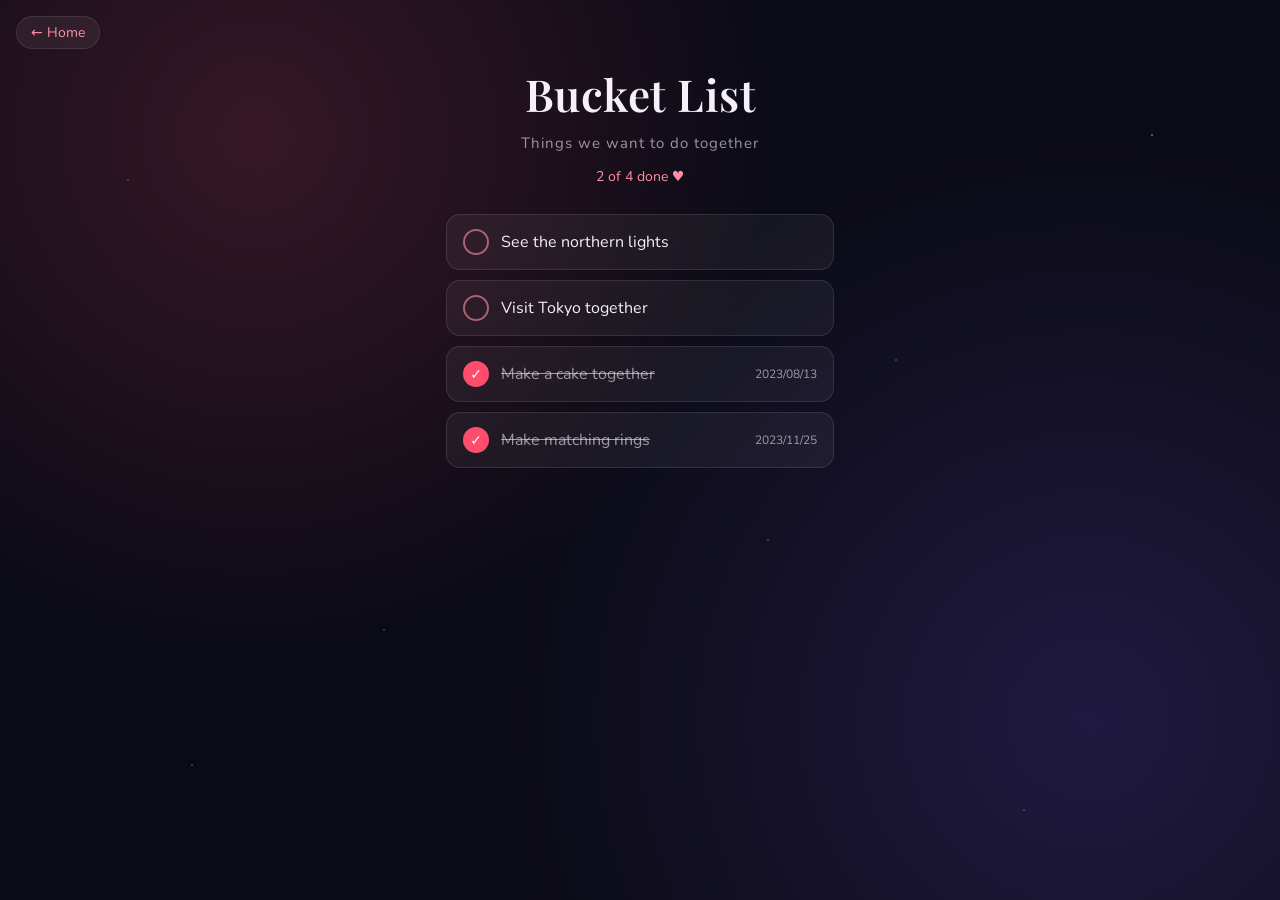
==== bucket.html @ 5a01376f "Go back to the two-column home page Co-Authored-By: Claude Opus 5.5 <noreply@anthropic.com>" ====
<!DOCTYPE html>
<html lang="en">
<head>
  <meta charset="UTF-8" />
  <meta name="viewport" content="width=device-width, initial-scale=1" />
  <title>Bucket List · Nathan & May</title>
  <link rel="preconnect" href="https://fonts.googleapis.com" />
  <link rel="preconnect" href="https://fonts.gstatic.com" crossorigin />
  <link href="https://fonts.googleapis.com/css2?family=Playfair+Display:ital,wght@0,600;1,500&family=Nunito:wght@400;600&display=swap" rel="stylesheet" />
  <link rel="stylesheet" href="home.css?v=11" />
</head>
<body>

  <a class="back" href="index.html">← Home</a>

  <main>
    <header>
      <h1>Bucket List</h1>
      <p class="tagline">Things we want to do together</p>
      <p class="progress" id="progress"></p>
    </header>

    <!-- The list is filled in from bucket.js -->
    <ul class="list" id="bucket"></ul>
  </main>

  <!-- After changing bucket.js, bump the ?v= number so phones load the new list -->
  <script src="bucket.js?v=1"></script>
  <script>
    const listEl = document.getElementById("bucket");

    // Not done yet first, then the ones we've done
    const sorted = [...bucketList].sort((a, b) => a.done - b.done);

    sorted.forEach(item => {
      const li = document.createElement("li");
      li.className = "item" + (item.done ? " done" : "");
      li.innerHTML = '<span class="check"></span><span class="item-text"></span><span class="item-date"></span>';
      li.querySelector(".check").textContent = item.done ? "✓" : "";
      li.querySelector(".item-text").textContent = item.text;
      li.querySelector(".item-date").textContent = item.date || "";
      listEl.appendChild(li);
    });

    const doneCount = bucketList.filter(item => item.done).length;
    document.getElementById("progress").textContent = `${doneCount} of ${bucketList.length} done ♥`;
  </script>
</body>
</html>
---- home.css ----
/* Styles for the home page and the cats page (the map has its own style.css) */
* { box-sizing: border-box; }

:root {
  --pink: #ff4d6d;
  --pink-soft: #ff8fa3;
  --text: #f5f0fa;
  --muted: rgba(245, 240, 250, 0.6);
}

body {
  margin: 0;
  min-height: 100vh;
  color: var(--text);
  font-family: "Nunito", system-ui, -apple-system, sans-serif;
  text-align: center;
  /* Night sky: soft pink and purple glows on deep navy */
  background:
    radial-gradient(circle at 20% 15%, rgba(255, 77, 109, 0.18), transparent 40%),
    radial-gradient(circle at 85% 80%, rgba(130, 90, 255, 0.18), transparent 45%),
    #0b0b16;
  background-attachment: fixed;
}

/* Tiny twinkling stars behind everything */
body::before {
  content: "";
  position: fixed;
  inset: 0;
  pointer-events: none;
  background-image:
    radial-gradient(1px 1px at 10% 20%, #fff, transparent),
    radial-gradient(1px 1px at 30% 70%, #fff, transparent),
    radial-gradient(1.5px 1.5px at 50% 10%, #fff, transparent),
    radial-gradient(1px 1px at 70% 40%, #fff, transparent),
    radial-gradient(1.5px 1.5px at 90% 15%, #fff, transparent),
    radial-gradient(1px 1px at 80% 90%, #fff, transparent),
    radial-gradient(1px 1px at 15% 85%, #fff, transparent),
    radial-gradient(1px 1px at 60% 60%, #fff, transparent);
  opacity: 0.6;
  animation: twinkle 4s ease-in-out infinite alternate;
}

@keyframes twinkle {
  from { opacity: 0.3; }
  to   { opacity: 0.8; }
}

main {
  position: relative;
  max-width: 420px;
  margin: 0 auto;
  padding: 64px 16px 32px;
  animation: fade-up 0.8s ease both;
}

@keyframes fade-up {
  from { opacity: 0; transform: translateY(16px); }
  to   { opacity: 1; transform: none; }
}

/* ---------- Header ---------- */
header { margin-bottom: 28px; }

/* Our photo: the whole picture, with rounded corners and a soft pink glow */
#cover {
  display: block;
  width: 100%;
  height: auto;
  margin: 0 auto 28px;
  border-radius: 18px;
  border: 2px solid rgba(255, 143, 163, 0.6);
  box-shadow: 0 0 0 6px rgba(255, 143, 163, 0.1), 0 12px 40px rgba(255, 77, 109, 0.3);
}

.cover-placeholder {
  width: 150px;
  height: 150px;
  margin: 0 auto 24px;
  border-radius: 50%;
  border: 3px solid var(--pink-soft);
  display: flex;
  align-items: center;
  justify-content: center;
  font-size: 56px;
  color: var(--pink-soft);
  background: rgba(255, 255, 255, 0.04);
}

h1 {
  margin: 0;
  font-family: "Playfair Display", Georgia, serif;
  font-weight: 600;
  font-size: 44px;
  letter-spacing: 0.5px;
}

.amp {
  font-style: italic;
  font-weight: 500;
  color: var(--pink-soft);
}

.tagline {
  margin: 10px 0 0;
  color: var(--muted);
  font-size: 15px;
  letter-spacing: 1px;
}

/* ---------- Our numbers ---------- */
.stats {
  display: grid;
  grid-template-columns: repeat(3, 1fr);
  gap: 10px;
}

.stat {
  display: flex;
  flex-direction: column;
  padding: 14px 6px;
  background: rgba(255, 255, 255, 0.05);
  border: 1px solid rgba(255, 255, 255, 0.1);
  border-radius: 16px;
}

.num {
  font-family: "Playfair Display", Georgia, serif;
  font-size: 30px;
  font-weight: 600;
  color: var(--pink-soft);
}

.stat-label {
  margin-top: 2px;
  font-size: 12px;
  color: var(--muted);
  letter-spacing: 0.5px;
}

.since {
  margin: 12px 0 32px;
  font-family: "Playfair Display", Georgia, serif;
  font-style: italic;
  color: var(--muted);
  font-size: 14px;
}

/* ---------- Menu cards ---------- */
.menu {
  display: flex;
  flex-direction: column;
  gap: 14px;
}

.card {
  display: flex;
  align-items: center;
  gap: 16px;
  padding: 18px 20px;
  background: rgba(255, 255, 255, 0.05);
  border: 1px solid rgba(255, 255, 255, 0.1);
  border-radius: 18px;
  backdrop-filter: blur(8px);
  color: var(--text);
  text-decoration: none;
  text-align: left;
  transition: transform 0.2s, background 0.2s, border-color 0.2s;
}

.card:hover {
  transform: translateY(-3px);
  background: rgba(255, 255, 255, 0.09);
  border-color: rgba(255, 143, 163, 0.5);
}

.icon {
  display: flex;
  align-items: center;
  justify-content: center;
  flex-shrink: 0;
  width: 52px;
  height: 52px;
  border-radius: 14px;
  background: linear-gradient(135deg, rgba(255, 77, 109, 0.25), rgba(130, 90, 255, 0.25));
  font-size: 26px;
}

.text {
  display: flex;
  flex-direction: column;
  flex: 1;
}

.label {
  font-size: 18px;
  font-weight: 600;
}

.desc {
  margin-top: 2px;
  font-size: 13px;
  color: var(--muted);
}

.arrow {
  color: var(--pink-soft);
  font-size: 20px;
  transition: transform 0.2s;
}

.card:hover .arrow { transform: translateX(4px); }

footer {
  margin-top: 48px;
  color: var(--muted);
  font-size: 12px;
  letter-spacing: 1px;
}

/* ---------- Other pages (cats) ---------- */
.back {
  position: fixed;
  top: 16px;
  left: 16px;
  z-index: 1;
  padding: 6px 14px;
  background: rgba(255, 255, 255, 0.06);
  border: 1px solid rgba(255, 255, 255, 0.1);
  border-radius: 20px;
  color: var(--pink-soft);
  text-decoration: none;
  font-size: 14px;
}

.coming-soon { color: var(--muted); }

/* ---------- Cat cards ---------- */
.cats {
  display: flex;
  flex-direction: column;
  gap: 16px;
}

.cat {
  padding: 16px;
  background: rgba(255, 255, 255, 0.05);
  border: 1px solid rgba(255, 255, 255, 0.1);
  border-radius: 20px;
}

.cat-photo {
  display: flex;
  align-items: center;
  justify-content: center;
  width: 100%;
  aspect-ratio: 4 / 3;
  object-fit: cover;
  border-radius: 14px;
  background: linear-gradient(135deg, rgba(255, 77, 109, 0.2), rgba(130, 90, 255, 0.2));
  font-size: 64px;
}

.cat-name {
  margin: 12px 0 0;
  font-family: "Playfair Display", Georgia, serif;
  font-size: 26px;
  font-weight: 600;
}

/* Cats page: wider, and on big screens (computer) the cats sit side by side.
   On phones they stay stacked top to bottom. */
main.wide { max-width: 960px; }

@media (min-width: 700px) {
  .cats { flex-direction: row; }
  .cat  { flex: 1; }
}

/* ---------- Lists (bucket list, food map) ---------- */
.progress {
  margin: 14px 0 0;
  color: var(--pink-soft);
  font-size: 14px;
}

.group-title {
  margin: 28px 0 10px;
  font-family: "Playfair Display", Georgia, serif;
  font-size: 20px;
  font-weight: 600;
  text-align: left;
}

.list {
  margin: 0;
  padding: 0;
  list-style: none;
  display: flex;
  flex-direction: column;
  gap: 10px;
}

.item {
  display: flex;
  align-items: center;
  gap: 12px;
  padding: 14px 16px;
  background: rgba(255, 255, 255, 0.05);
  border: 1px solid rgba(255, 255, 255, 0.1);
  border-radius: 14px;
  color: var(--text);
  text-align: left;
  text-decoration: none;
}

.item.link { transition: background 0.2s, border-color 0.2s; }
.item.link:hover {
  background: rgba(255, 255, 255, 0.09);
  border-color: rgba(255, 143, 163, 0.5);
}

/* The round checkbox (bucket list) or icon (food map) */
.check {
  display: flex;
  align-items: center;
  justify-content: center;
  flex-shrink: 0;
  width: 26px;
  height: 26px;
  border: 2px solid rgba(255, 143, 163, 0.6);
  border-radius: 50%;
  font-size: 14px;
  color: #fff;
}

.item.link .check { border: none; font-size: 18px; }

.item.done .check {
  background: var(--pink);
  border-color: var(--pink);
}

.item.done .item-text {
  color: var(--muted);
  text-decoration: line-through;
}

.item-text { flex: 1; }

.item-date {
  flex-shrink: 0;
  font-size: 12px;
  color: var(--muted);
}

/* ---------- Home page on big screens (computer) ----------
   Photo on the left, everything else on the right, menu as a 2×2 grid.
   Phones (narrower than 900px) keep the single column above. */
@media (min-width: 900px) {
  main.home {
    max-width: 1200px;
    padding: 80px 40px 32px;
    display: grid;
    grid-template-columns: 1.15fr 1fr;
    column-gap: 56px;
    align-items: start;
    align-content: center;   /* sit in the middle of the screen, top to bottom */
    min-height: 100vh;
    text-align: left;
  }

  main.home > * { grid-column: 2; }

  main.home #cover {
    grid-column: 1;
    grid-row: 1 / span 5;
    position: sticky;
    top: 40px;
    margin: 0;
  }

  main.home header { margin-bottom: 24px; }
  main.home h1 { font-size: 60px; }
  main.home .stat { text-align: center; }

  main.home .menu {
    display: grid;
    grid-template-columns: 1fr 1fr;
  }

  main.home .card { padding: 16px; gap: 12px; }
  main.home .arrow { display: none; }

  main.home footer {
    grid-column: 1 / -1;
    text-align: center;
  }
}
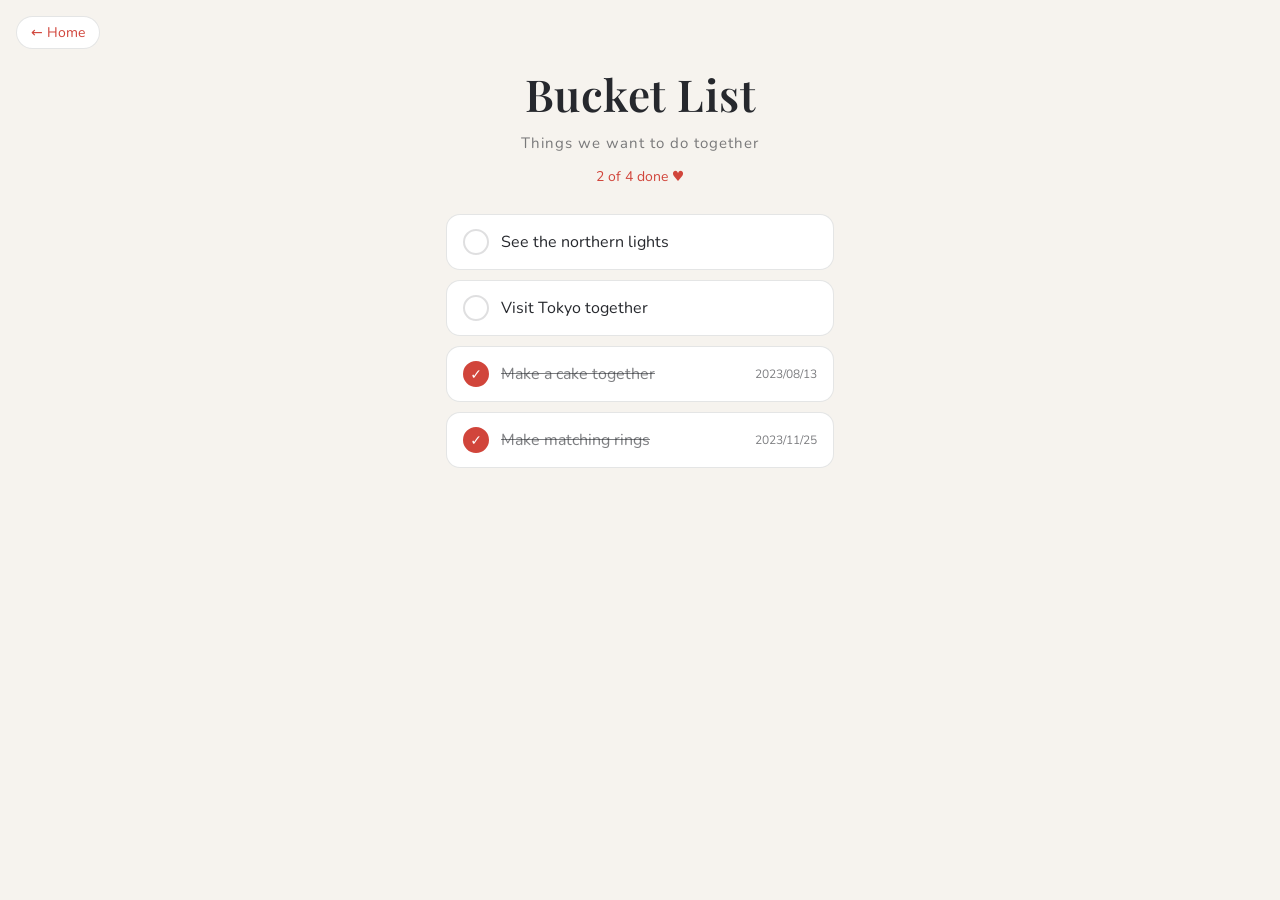
==== commit cbd7a2d3: "New colors: off-white and red, footer N & M Co-Authored-By: Claude Opus 5.5 <noreply@anthropic.com>" ====
--- a/bucket.html
+++ b/bucket.html
@@ -7,7 +7,7 @@
   <link rel="preconnect" href="https://fonts.googleapis.com" />
   <link rel="preconnect" href="https://fonts.gstatic.com" crossorigin />
   <link href="https://fonts.googleapis.com/css2?family=Playfair+Display:ital,wght@0,600;1,500&family=Nunito:wght@400;600&display=swap" rel="stylesheet" />
-  <link rel="stylesheet" href="home.css?v=11" />
+  <link rel="stylesheet" href="home.css?v=13" />
 </head>
 <body>
 
--- a/home.css
+++ b/home.css
@@ -1,11 +1,26 @@
 /* Styles for the home page and the cats page (the map has its own style.css) */
 * { box-sizing: border-box; }
 
+/* ---------- Colors ----------
+   Every color on the home, cats, food and bucket pages comes from here,
+   so changing the whole look only means changing these lines. */
 :root {
-  --pink: #ff4d6d;
-  --pink-soft: #ff8fa3;
-  --text: #f5f0fa;
-  --muted: rgba(245, 240, 250, 0.6);
+  --bg: #f6f3ee;                          /* page background: off-white */
+  --glow-1: transparent;                  /* soft glow, top left (none) */
+  --glow-2: transparent;                  /* soft glow, bottom right (none) */
+  --star: transparent;                    /* twinkling stars (transparent = none) */
+  --text: #26282d;                        /* main text: almost black */
+  --muted: rgba(38, 40, 45, 0.6);         /* small grey text */
+  --accent: #d1453b;                      /* main highlight color: red, from May's shirt */
+  --accent-soft: #d1453b;                 /* numbers, &, links */
+  --on-accent: #fff;                      /* text on top of --accent */
+  --surface: #ffffff;                     /* cards and boxes */
+  --surface-hover: #ffffff;
+  --line: rgba(38, 40, 45, 0.12);         /* card borders */
+  --line-hover: rgba(209, 69, 59, 0.5);
+  --accent-line: rgba(38, 40, 45, 0.15);
+  --icon-bg: #f4dcd8;                     /* the little square behind each icon */
+  --photo-shadow: 0 10px 30px rgba(38, 40, 45, 0.15);
 }
 
 body {
@@ -14,11 +29,10 @@
   color: var(--text);
   font-family: "Nunito", system-ui, -apple-system, sans-serif;
   text-align: center;
-  /* Night sky: soft pink and purple glows on deep navy */
   background:
-    radial-gradient(circle at 20% 15%, rgba(255, 77, 109, 0.18), transparent 40%),
-    radial-gradient(circle at 85% 80%, rgba(130, 90, 255, 0.18), transparent 45%),
-    #0b0b16;
+    radial-gradient(circle at 20% 15%, var(--glow-1), transparent 40%),
+    radial-gradient(circle at 85% 80%, var(--glow-2), transparent 45%),
+    var(--bg);
   background-attachment: fixed;
 }
 
@@ -29,14 +43,14 @@
   inset: 0;
   pointer-events: none;
   background-image:
-    radial-gradient(1px 1px at 10% 20%, #fff, transparent),
-    radial-gradient(1px 1px at 30% 70%, #fff, transparent),
-    radial-gradient(1.5px 1.5px at 50% 10%, #fff, transparent),
-    radial-gradient(1px 1px at 70% 40%, #fff, transparent),
-    radial-gradient(1.5px 1.5px at 90% 15%, #fff, transparent),
-    radial-gradient(1px 1px at 80% 90%, #fff, transparent),
-    radial-gradient(1px 1px at 15% 85%, #fff, transparent),
-    radial-gradient(1px 1px at 60% 60%, #fff, transparent);
+    radial-gradient(1px 1px at 10% 20%, var(--star), transparent),
+    radial-gradient(1px 1px at 30% 70%, var(--star), transparent),
+    radial-gradient(1.5px 1.5px at 50% 10%, var(--star), transparent),
+    radial-gradient(1px 1px at 70% 40%, var(--star), transparent),
+    radial-gradient(1.5px 1.5px at 90% 15%, var(--star), transparent),
+    radial-gradient(1px 1px at 80% 90%, var(--star), transparent),
+    radial-gradient(1px 1px at 15% 85%, var(--star), transparent),
+    radial-gradient(1px 1px at 60% 60%, var(--star), transparent);
   opacity: 0.6;
   animation: twinkle 4s ease-in-out infinite alternate;
 }
@@ -69,8 +83,8 @@
   height: auto;
   margin: 0 auto 28px;
   border-radius: 18px;
-  border: 2px solid rgba(255, 143, 163, 0.6);
-  box-shadow: 0 0 0 6px rgba(255, 143, 163, 0.1), 0 12px 40px rgba(255, 77, 109, 0.3);
+  border: 2px solid var(--accent-line);
+  box-shadow: var(--photo-shadow);
 }
 
 .cover-placeholder {
@@ -78,13 +92,13 @@
   height: 150px;
   margin: 0 auto 24px;
   border-radius: 50%;
-  border: 3px solid var(--pink-soft);
+  border: 3px solid var(--accent-soft);
   display: flex;
   align-items: center;
   justify-content: center;
   font-size: 56px;
-  color: var(--pink-soft);
-  background: rgba(255, 255, 255, 0.04);
+  color: var(--accent-soft);
+  background: var(--surface);
 }
 
 h1 {
@@ -98,7 +112,7 @@
 .amp {
   font-style: italic;
   font-weight: 500;
-  color: var(--pink-soft);
+  color: var(--accent-soft);
 }
 
 .tagline {
@@ -119,8 +133,8 @@
   display: flex;
   flex-direction: column;
   padding: 14px 6px;
-  background: rgba(255, 255, 255, 0.05);
-  border: 1px solid rgba(255, 255, 255, 0.1);
+  background: var(--surface);
+  border: 1px solid var(--line);
   border-radius: 16px;
 }
 
@@ -128,7 +142,7 @@
   font-family: "Playfair Display", Georgia, serif;
   font-size: 30px;
   font-weight: 600;
-  color: var(--pink-soft);
+  color: var(--accent-soft);
 }
 
 .stat-label {
@@ -139,11 +153,11 @@
 }
 
 .since {
-  margin: 12px 0 32px;
-  font-family: "Playfair Display", Georgia, serif;
-  font-style: italic;
-  color: var(--muted);
-  font-size: 14px;
+  margin: 14px 0 32px;
+  font-family: "Nunito", system-ui, sans-serif;   /* same clean font as the rest of the text */
+  color: var(--muted);
+  font-size: 13px;
+  letter-spacing: 2px;
 }
 
 /* ---------- Menu cards ---------- */
@@ -158,8 +172,8 @@
   align-items: center;
   gap: 16px;
   padding: 18px 20px;
-  background: rgba(255, 255, 255, 0.05);
-  border: 1px solid rgba(255, 255, 255, 0.1);
+  background: var(--surface);
+  border: 1px solid var(--line);
   border-radius: 18px;
   backdrop-filter: blur(8px);
   color: var(--text);
@@ -170,8 +184,8 @@
 
 .card:hover {
   transform: translateY(-3px);
-  background: rgba(255, 255, 255, 0.09);
-  border-color: rgba(255, 143, 163, 0.5);
+  background: var(--surface-hover);
+  border-color: var(--line-hover);
 }
 
 .icon {
@@ -182,7 +196,7 @@
   width: 52px;
   height: 52px;
   border-radius: 14px;
-  background: linear-gradient(135deg, rgba(255, 77, 109, 0.25), rgba(130, 90, 255, 0.25));
+  background: var(--icon-bg);
   font-size: 26px;
 }
 
@@ -204,7 +218,7 @@
 }
 
 .arrow {
-  color: var(--pink-soft);
+  color: var(--accent-soft);
   font-size: 20px;
   transition: transform 0.2s;
 }
@@ -225,10 +239,10 @@
   left: 16px;
   z-index: 1;
   padding: 6px 14px;
-  background: rgba(255, 255, 255, 0.06);
-  border: 1px solid rgba(255, 255, 255, 0.1);
+  background: var(--surface);
+  border: 1px solid var(--line);
   border-radius: 20px;
-  color: var(--pink-soft);
+  color: var(--accent-soft);
   text-decoration: none;
   font-size: 14px;
 }
@@ -244,8 +258,8 @@
 
 .cat {
   padding: 16px;
-  background: rgba(255, 255, 255, 0.05);
-  border: 1px solid rgba(255, 255, 255, 0.1);
+  background: var(--surface);
+  border: 1px solid var(--line);
   border-radius: 20px;
 }
 
@@ -257,7 +271,7 @@
   aspect-ratio: 4 / 3;
   object-fit: cover;
   border-radius: 14px;
-  background: linear-gradient(135deg, rgba(255, 77, 109, 0.2), rgba(130, 90, 255, 0.2));
+  background: var(--icon-bg);
   font-size: 64px;
 }
 
@@ -280,7 +294,7 @@
 /* ---------- Lists (bucket list, food map) ---------- */
 .progress {
   margin: 14px 0 0;
-  color: var(--pink-soft);
+  color: var(--accent-soft);
   font-size: 14px;
 }
 
@@ -306,8 +320,8 @@
   align-items: center;
   gap: 12px;
   padding: 14px 16px;
-  background: rgba(255, 255, 255, 0.05);
-  border: 1px solid rgba(255, 255, 255, 0.1);
+  background: var(--surface);
+  border: 1px solid var(--line);
   border-radius: 14px;
   color: var(--text);
   text-align: left;
@@ -316,8 +330,8 @@
 
 .item.link { transition: background 0.2s, border-color 0.2s; }
 .item.link:hover {
-  background: rgba(255, 255, 255, 0.09);
-  border-color: rgba(255, 143, 163, 0.5);
+  background: var(--surface-hover);
+  border-color: var(--line-hover);
 }
 
 /* The round checkbox (bucket list) or icon (food map) */
@@ -328,17 +342,17 @@
   flex-shrink: 0;
   width: 26px;
   height: 26px;
-  border: 2px solid rgba(255, 143, 163, 0.6);
+  border: 2px solid var(--accent-line);
   border-radius: 50%;
   font-size: 14px;
-  color: #fff;
+  color: var(--on-accent);
 }
 
 .item.link .check { border: none; font-size: 18px; }
 
 .item.done .check {
-  background: var(--pink);
-  border-color: var(--pink);
+  background: var(--accent);
+  border-color: var(--accent);
 }
 
 .item.done .item-text {
@@ -375,12 +389,12 @@
   main.home #cover {
     grid-column: 1;
     grid-row: 1 / span 5;
-    position: sticky;
-    top: 40px;
+    align-self: center;   /* line up with the middle of the right side, not the top */
     margin: 0;
   }
 
-  main.home header { margin-bottom: 24px; }
+  main.home header { margin-bottom: 24px; text-align: center; }
+  main.home .since { text-align: center; }
   main.home h1 { font-size: 60px; }
   main.home .stat { text-align: center; }
 
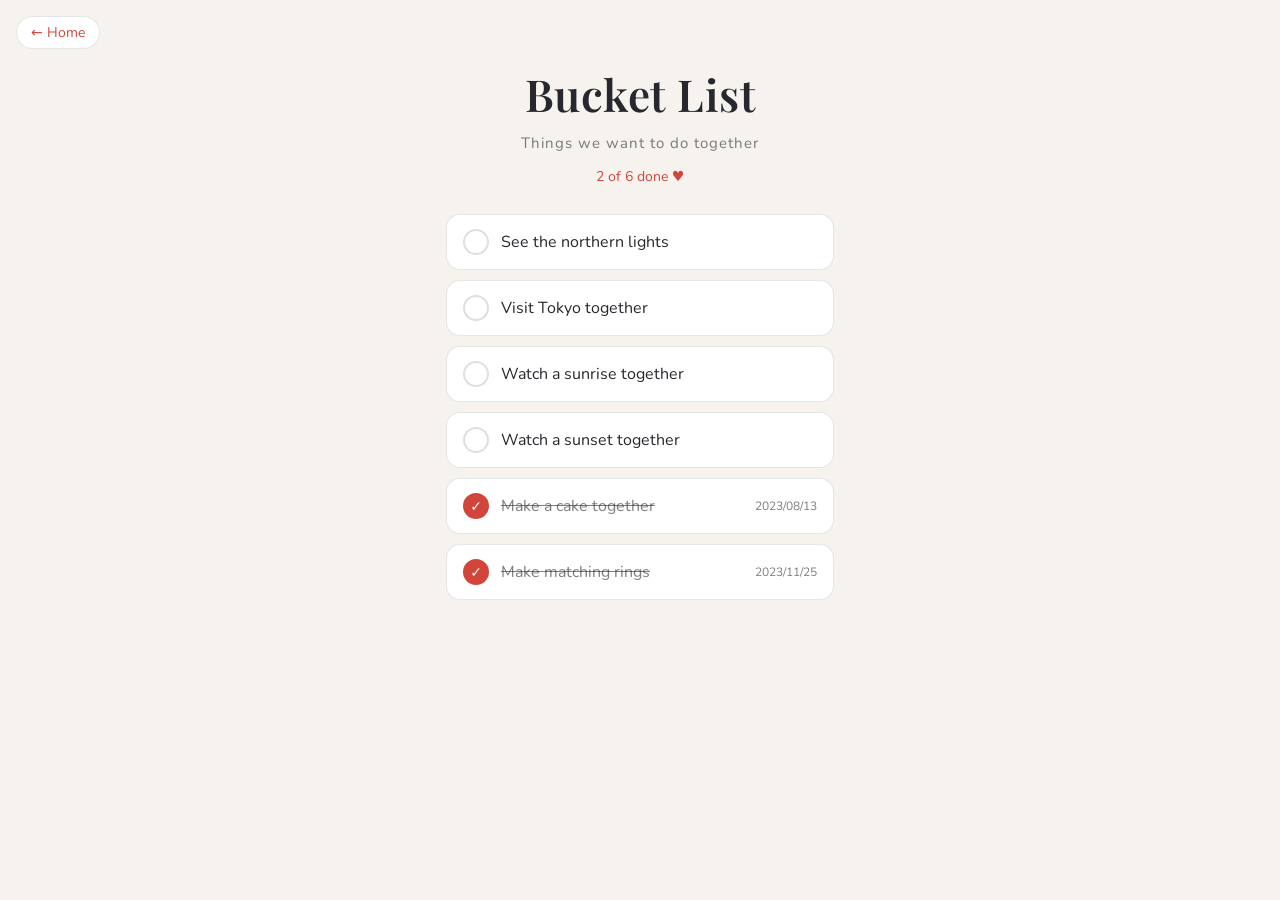
==== commit 611f4dcf: "Add Jan-Apr 2024 spots and new bucket list items" ====
--- a/bucket.html
+++ b/bucket.html
@@ -7,7 +7,7 @@
   <link rel="preconnect" href="https://fonts.googleapis.com" />
   <link rel="preconnect" href="https://fonts.gstatic.com" crossorigin />
   <link href="https://fonts.googleapis.com/css2?family=Playfair+Display:ital,wght@0,600;1,500&family=Nunito:wght@400;600&display=swap" rel="stylesheet" />
-  <link rel="stylesheet" href="home.css?v=13" />
+  <link rel="stylesheet" href="home.css?v=14" />
 </head>
 <body>
 
@@ -25,7 +25,7 @@
   </main>
 
   <!-- After changing bucket.js, bump the ?v= number so phones load the new list -->
-  <script src="bucket.js?v=1"></script>
+  <script src="bucket.js?v=2"></script>
   <script>
     const listEl = document.getElementById("bucket");
 
--- a/home.css
+++ b/home.css
@@ -268,7 +268,7 @@
   align-items: center;
   justify-content: center;
   width: 100%;
-  aspect-ratio: 4 / 3;
+  aspect-ratio: 3 / 4;   /* tall, like phone photos */
   object-fit: cover;
   border-radius: 14px;
   background: var(--icon-bg);
